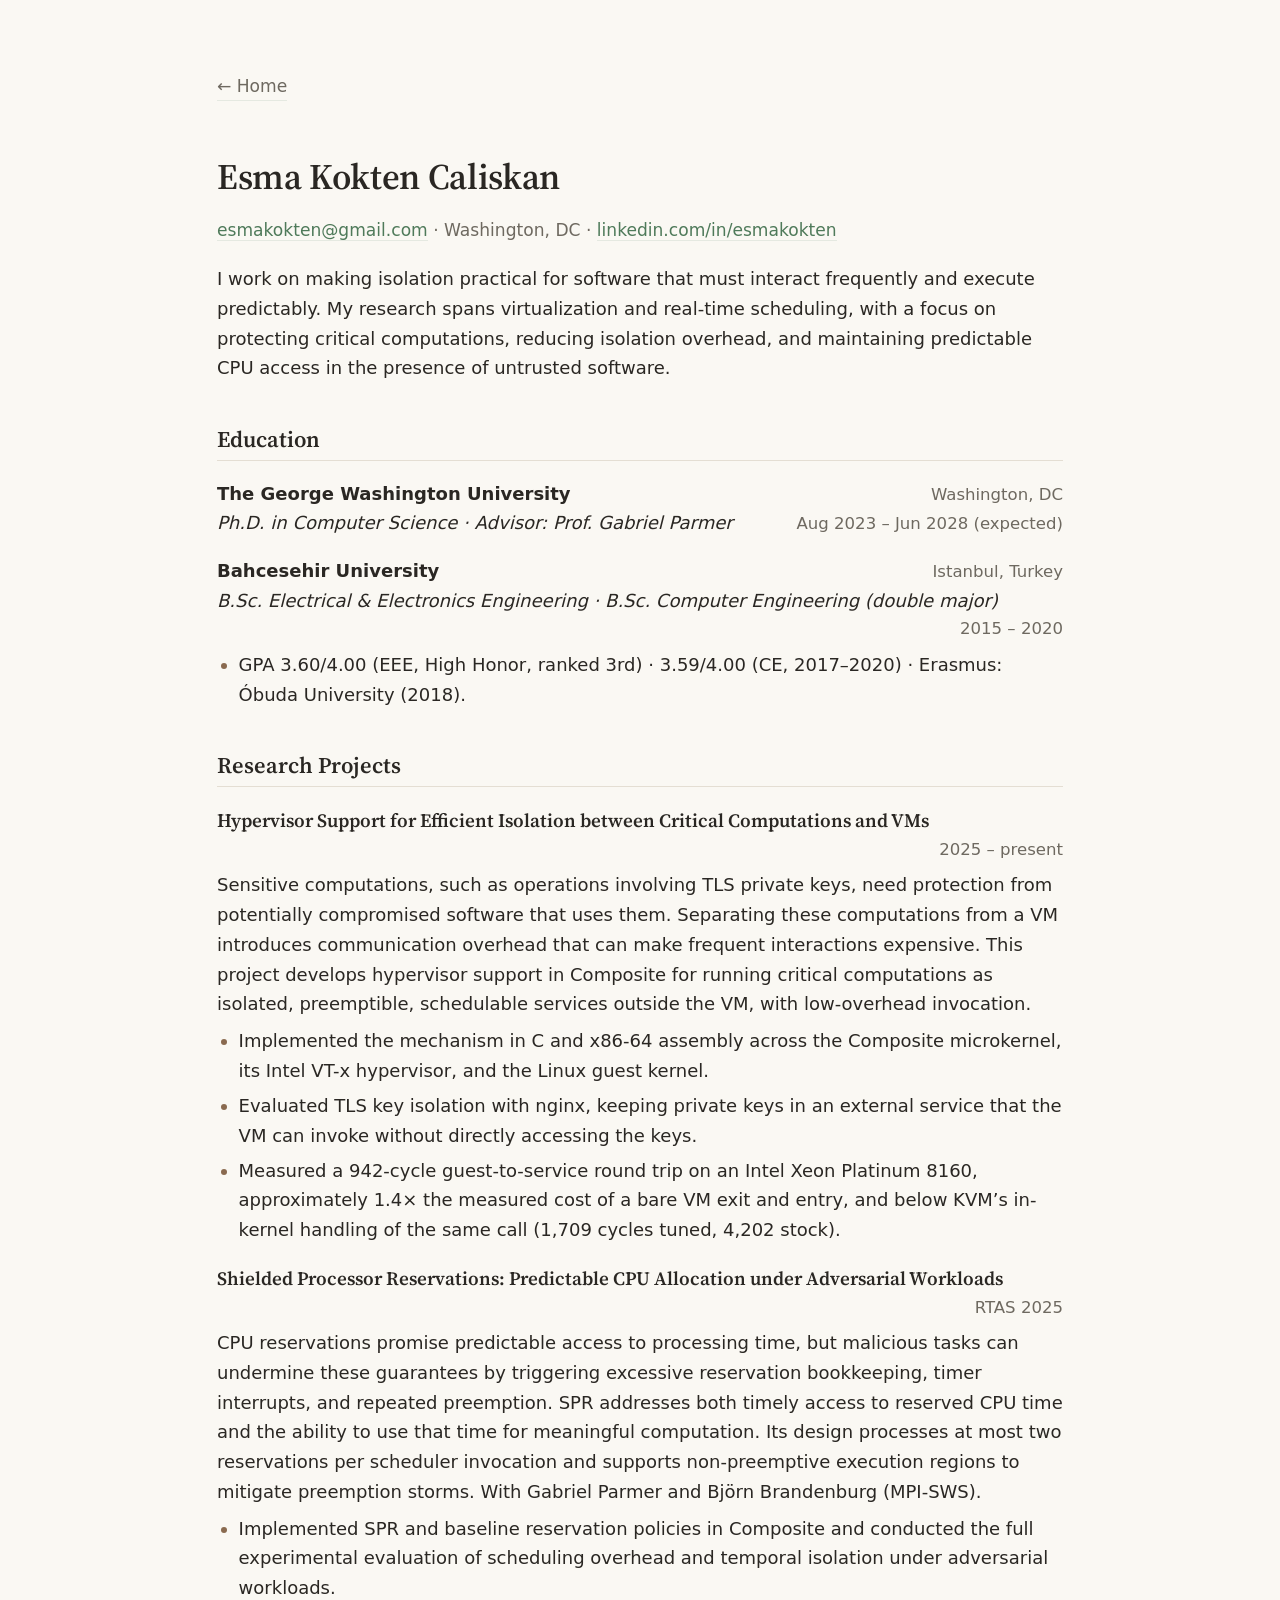
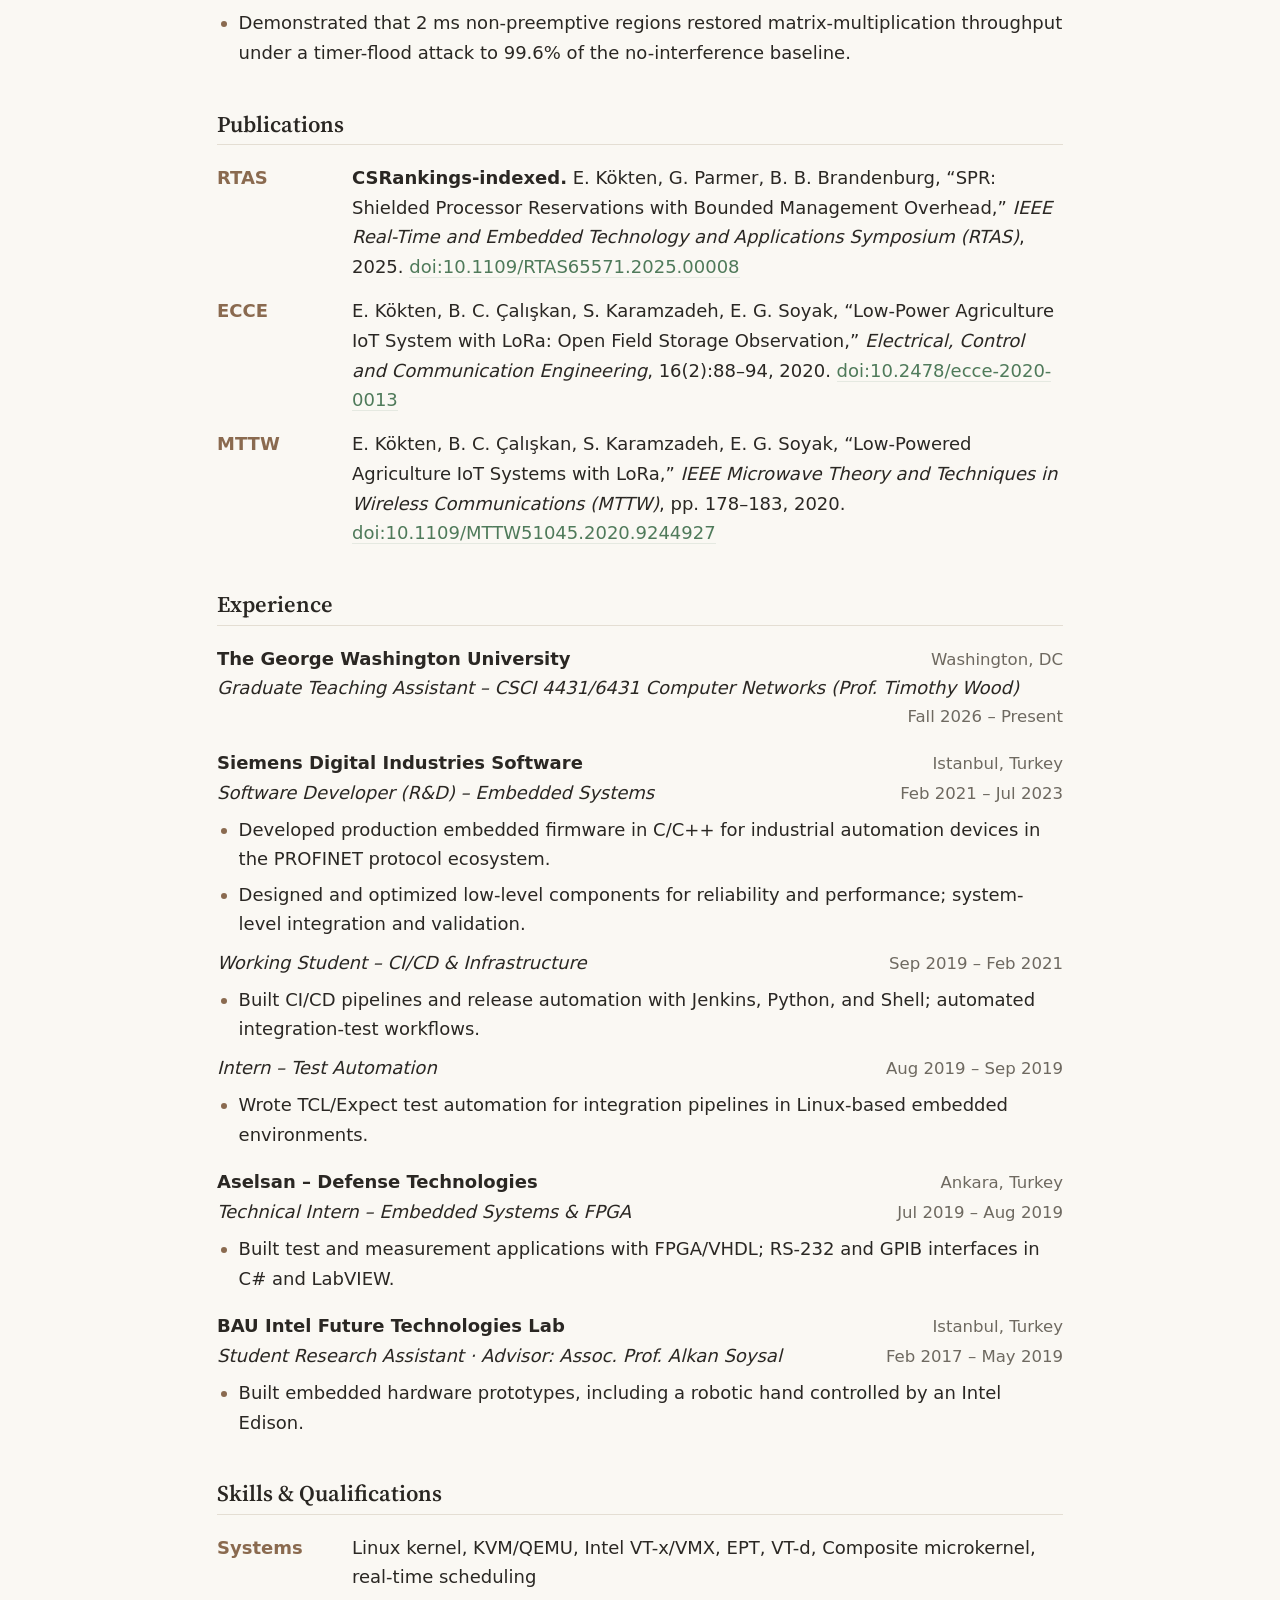
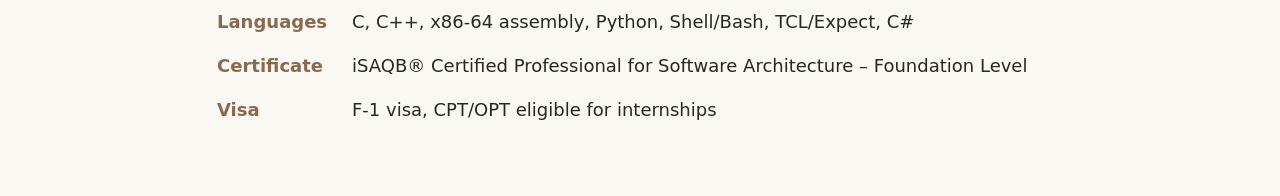
==== cv.html @ ac5ee6c8 "CV as a web page instead of a PDF Co-Authored-By: Claude Opus 5.5 <noreply@anthropic.com>" ====
<!doctype html>
<html lang="en">
<head>
  <meta charset="utf-8">
  <meta name="viewport" content="width=device-width, initial-scale=1">
  <title>CV · Esma Kokten Caliskan</title>
  <meta name="description" content="CV of Esma Kokten Caliskan, Ph.D. student in Computer Science at George Washington University.">
  <meta name="color-scheme" content="light dark">
  <link rel="preconnect" href="https://fonts.googleapis.com">
  <link rel="preconnect" href="https://fonts.gstatic.com" crossorigin>
  <link rel="stylesheet" href="https://fonts.googleapis.com/css2?family=Source+Serif+4:opsz,wght@8..60,600&display=swap">
  <link rel="stylesheet" href="style.css">
</head>
<body>
<main>

  <a class="home" href="index.html">← Home</a>

  <article class="cv">

    <header class="cv-head">
      <h1 class="page-title">Esma Kokten Caliskan</h1>
      <p class="cv-contact"><a href="mailto:esmakokten@gmail.com">esmakokten@gmail.com</a> · Washington, DC · <a href="https://www.linkedin.com/in/esmakokten">linkedin.com/in/esmakokten</a></p>
      <p class="summary">I work on making isolation practical for software that must interact frequently and execute predictably. My research spans virtualization and real-time scheduling, with a focus on protecting critical computations, reducing isolation overhead, and maintaining predictable CPU access in the presence of untrusted software.</p>
    </header>

    <section aria-labelledby="edu">
      <h2 id="edu">Education</h2>
      <div class="cv-entry">
        <div class="cv-row"><span class="cv-org">The George Washington University</span><span class="r">Washington, DC</span></div>
        <div class="cv-row"><span class="cv-role">Ph.D. in Computer Science · Advisor: Prof. Gabriel Parmer</span><span class="r">Aug 2023 – Jun 2028 (expected)</span></div>
      </div>
      <div class="cv-entry">
        <div class="cv-row"><span class="cv-org">Bahcesehir University</span><span class="r">Istanbul, Turkey</span></div>
        <div class="cv-row"><span class="cv-role">B.Sc. Electrical &amp; Electronics Engineering · B.Sc. Computer Engineering (double major)</span><span class="r">2015 – 2020</span></div>
        <ul>
          <li>GPA 3.60/4.00 (EEE, High Honor, ranked 3rd) · 3.59/4.00 (CE, 2017–2020) · Erasmus: Óbuda University (2018).</li>
        </ul>
      </div>
    </section>

    <section aria-labelledby="projects">
      <h2 id="projects">Research Projects</h2>
      <div class="cv-entry">
        <div class="cv-row"><span class="cv-project">Hypervisor Support for Efficient Isolation between Critical Computations and VMs</span><span class="r">2025 – present</span></div>
        <p>Sensitive computations, such as operations involving TLS private keys, need protection from potentially compromised software that uses them. Separating these computations from a VM introduces communication overhead that can make frequent interactions expensive. This project develops hypervisor support in Composite for running critical computations as isolated, preemptible, schedulable services outside the VM, with low-overhead invocation.</p>
        <ul>
          <li>Implemented the mechanism in C and x86-64 assembly across the Composite microkernel, its Intel VT-x hypervisor, and the Linux guest kernel.</li>
          <li>Evaluated TLS key isolation with nginx, keeping private keys in an external service that the VM can invoke without directly accessing the keys.</li>
          <li>Measured a 942-cycle guest-to-service round trip on an Intel Xeon Platinum 8160, approximately 1.4× the measured cost of a bare VM exit and entry, and below KVM’s in-kernel handling of the same call (1,709 cycles tuned, 4,202 stock).</li>
        </ul>
      </div>
      <div class="cv-entry">
        <div class="cv-row"><span class="cv-project">Shielded Processor Reservations: Predictable CPU Allocation under Adversarial Workloads</span><span class="r">RTAS 2025</span></div>
        <p>CPU reservations promise predictable access to processing time, but malicious tasks can undermine these guarantees by triggering excessive reservation bookkeeping, timer interrupts, and repeated preemption. SPR addresses both timely access to reserved CPU time and the ability to use that time for meaningful computation. Its design processes at most two reservations per scheduler invocation and supports non-preemptive execution regions to mitigate preemption storms. With Gabriel Parmer and Björn Brandenburg (MPI-SWS).</p>
        <ul>
          <li>Implemented SPR and baseline reservation policies in Composite and conducted the full experimental evaluation of scheduling overhead and temporal isolation under adversarial workloads.</li>
          <li>Demonstrated that 2 ms non-preemptive regions restored matrix-multiplication throughput under a timer-flood attack to 99.6% of the no-interference baseline.</li>
        </ul>
      </div>
    </section>

    <section aria-labelledby="pubs">
      <h2 id="pubs">Publications</h2>
      <dl class="cv-list">
        <dt>RTAS</dt>
        <dd><b>CSRankings-indexed.</b> E. Kökten, G. Parmer, B. B. Brandenburg, “SPR: Shielded Processor Reservations with Bounded Management Overhead,” <i>IEEE Real-Time and Embedded Technology and Applications Symposium (RTAS)</i>, 2025. <a href="https://doi.org/10.1109/RTAS65571.2025.00008">doi:10.1109/RTAS65571.2025.00008</a></dd>
        <dt>ECCE</dt>
        <dd>E. Kökten, B. C. Çalışkan, S. Karamzadeh, E. G. Soyak, “Low-Power Agriculture IoT System with LoRa: Open Field Storage Observation,” <i>Electrical, Control and Communication Engineering</i>, 16(2):88–94, 2020. <a href="https://doi.org/10.2478/ecce-2020-0013">doi:10.2478/ecce-2020-0013</a></dd>
        <dt>MTTW</dt>
        <dd>E. Kökten, B. C. Çalışkan, S. Karamzadeh, E. G. Soyak, “Low-Powered Agriculture IoT Systems with LoRa,” <i>IEEE Microwave Theory and Techniques in Wireless Communications (MTTW)</i>, pp. 178–183, 2020. <a href="https://doi.org/10.1109/MTTW51045.2020.9244927">doi:10.1109/MTTW51045.2020.9244927</a></dd>
      </dl>
    </section>

    <section aria-labelledby="exp">
      <h2 id="exp">Experience</h2>
      <div class="cv-entry">
        <div class="cv-row"><span class="cv-org">The George Washington University</span><span class="r">Washington, DC</span></div>
        <div class="cv-row"><span class="cv-role">Graduate Teaching Assistant – CSCI 4431/6431 Computer Networks (Prof. Timothy Wood)</span><span class="r">Fall 2026 – Present</span></div>
      </div>
      <div class="cv-entry">
        <div class="cv-row"><span class="cv-org">Siemens Digital Industries Software</span><span class="r">Istanbul, Turkey</span></div>
        <div class="cv-row"><span class="cv-role">Software Developer (R&amp;D) – Embedded Systems</span><span class="r">Feb 2021 – Jul 2023</span></div>
        <ul>
          <li>Developed production embedded firmware in C/C++ for industrial automation devices in the PROFINET protocol ecosystem.</li>
          <li>Designed and optimized low-level components for reliability and performance; system-level integration and validation.</li>
        </ul>
        <div class="cv-row cv-sub"><span class="cv-role">Working Student – CI/CD &amp; Infrastructure</span><span class="r">Sep 2019 – Feb 2021</span></div>
        <ul>
          <li>Built CI/CD pipelines and release automation with Jenkins, Python, and Shell; automated integration-test workflows.</li>
        </ul>
        <div class="cv-row cv-sub"><span class="cv-role">Intern – Test Automation</span><span class="r">Aug 2019 – Sep 2019</span></div>
        <ul>
          <li>Wrote TCL/Expect test automation for integration pipelines in Linux-based embedded environments.</li>
        </ul>
      </div>
      <div class="cv-entry">
        <div class="cv-row"><span class="cv-org">Aselsan – Defense Technologies</span><span class="r">Ankara, Turkey</span></div>
        <div class="cv-row"><span class="cv-role">Technical Intern – Embedded Systems &amp; FPGA</span><span class="r">Jul 2019 – Aug 2019</span></div>
        <ul>
          <li>Built test and measurement applications with FPGA/VHDL; RS-232 and GPIB interfaces in C# and LabVIEW.</li>
        </ul>
      </div>
      <div class="cv-entry">
        <div class="cv-row"><span class="cv-org">BAU Intel Future Technologies Lab</span><span class="r">Istanbul, Turkey</span></div>
        <div class="cv-row"><span class="cv-role">Student Research Assistant · Advisor: Assoc. Prof. Alkan Soysal</span><span class="r">Feb 2017 – May 2019</span></div>
        <ul>
          <li>Built embedded hardware prototypes, including a robotic hand controlled by an Intel Edison.</li>
        </ul>
      </div>
    </section>

    <section aria-labelledby="skills">
      <h2 id="skills">Skills &amp; Qualifications</h2>
      <dl class="cv-list">
        <dt>Systems</dt>
        <dd>Linux kernel, KVM/QEMU, Intel VT-x/VMX, EPT, VT-d, Composite microkernel, real-time scheduling</dd>
        <dt>Languages</dt>
        <dd>C, C++, x86-64 assembly, Python, Shell/Bash, TCL/Expect, C#</dd>
        <dt>Certificate</dt>
        <dd>iSAQB® Certified Professional for Software Architecture – Foundation Level</dd>
        <dt>Visa</dt>
        <dd>F-1 visa, CPT/OPT eligible for internships</dd>
      </dl>
    </section>

  </article>

</main>
</body>
</html>
---- style.css ----
/* esmakokten.github.io — plain HTML and CSS, no build step. */

:root {
  --bg: #faf8f3;          /* warm paper */
  --fg: #2a2723;          /* near-black with a little warmth */
  --muted: #6e6960;
  --line: #e4ded3;
  --green: #4f7a5a;       /* moss: links, callout bar */
  --green-soft: rgba(79, 122, 90, 0.12);
  --brown: #8a6a4f;       /* walnut: list numbers */
  --tan: #cdbda8;         /* photo ring */
  --callout-bg: #eef2ea;  /* pale sage */
  --serif: "Source Serif 4", ui-serif, "Iowan Old Style", Georgia, "Times New Roman", serif;
  --sans: system-ui, -apple-system, "Segoe UI", Roboto, "Helvetica Neue", Arial, sans-serif;
}

@media (prefers-color-scheme: dark) {
  :root {
    --bg: #1d1b18;
    --fg: #e8e3da;
    --muted: #a39c90;
    --line: #35312b;
    --green: #8fbf96;
    --green-soft: rgba(143, 191, 150, 0.14);
    --brown: #b89a7c;
    --tan: #6b5a48;
    --callout-bg: rgba(143, 191, 150, 0.10);
  }
}

* { box-sizing: border-box; }

html { font-size: 18px; }

body {
  margin: 0;
  background: var(--bg);
  color: var(--fg);
  font-family: var(--sans);
  line-height: 1.65;
  -webkit-font-smoothing: antialiased;
}

main {
  max-width: 50rem;
  margin: 0 auto;
  padding: 4rem 1.5rem 4rem;
  display: flex;
  flex-direction: column;
  gap: 3rem;
}

h1, h2, h3 {
  font-family: var(--serif);
  font-weight: 600;
  line-height: 1.2;
  margin: 0;
  text-wrap: balance;
}

h1 { font-size: 2.1rem; letter-spacing: -0.01em; }
h2 { font-size: 1.4rem; margin-bottom: 0.9rem; }

p { margin: 0; }
section p + p { margin-top: 0.9rem; }

a {
  color: var(--green);
  text-decoration: none;
  border-bottom: 1px solid var(--green-soft);
}
a:hover, a:focus-visible { border-bottom-color: var(--green); }
a:focus-visible { outline: 2px solid var(--green); outline-offset: 2px; }

/* Header: photo, name and links, all centered */

.top {
  display: flex;
  flex-direction: column;
  align-items: center;
  text-align: center;
  gap: 1rem;
}

.photo-ring {
  padding: 2px;
  border-radius: 50%;
  background: var(--tan);
}

.photo {
  width: 10rem;
  height: 10rem;
  border-radius: 50%;
  object-fit: cover;
  display: block;
  border: 3px solid var(--bg);
}

.icons {
  list-style: none;
  margin: 0;
  padding: 0;
  display: flex;
  justify-content: center;
  gap: 0.15rem;
}

.icons a {
  display: grid;
  place-items: center;
  width: 2.4rem;
  height: 2.4rem;
  border: 0;
  border-radius: 0.5rem;
  color: var(--muted);
}
.icons a:hover, .icons a:focus-visible {
  color: var(--green);
  background: var(--green-soft);
}
.icons svg { width: 1.25rem; height: 1.25rem; }

/* Callout */

.callout {
  background: var(--callout-bg);
  border-left: 3px solid var(--green);
  border-radius: 0 8px 8px 0;
  padding: 0.9rem 1.2rem;
  font-weight: 500;
}
section p + .callout { margin-top: 1.4rem; }

/* Publications */

.pubs {
  margin: 0;
  padding-left: 1.4rem;
  display: flex;
  flex-direction: column;
  gap: 0.75rem;
}
.pubs li { padding-left: 0.25rem; }
.pubs li::marker { color: var(--brown); font-weight: 600; }
.me { font-weight: 600; }

/* Footer */

footer {
  border-top: 1px solid var(--line);
  padding-top: 1rem;
  display: flex;
  justify-content: space-between;
  flex-wrap: wrap;
  gap: 0.5rem 1.5rem;
  color: var(--muted);
  font-size: 0.9rem;
}

/* For fun page */

.home { font-size: 0.95rem; color: var(--muted); align-self: flex-start; }
.page-title { font-size: 2rem; margin-bottom: 0.5rem; }
.fun {
  display: grid;
  grid-template-columns: repeat(auto-fill, minmax(14rem, 1fr));
  gap: 2rem;
  margin-top: 1.5rem;
}
.fun-item { display: flex; flex-direction: column; gap: 0.6rem; }
.fun-item h3 { font-size: 1.1rem; }
.fun-item p { font-size: 0.95rem; color: var(--muted); }
.ph {
  aspect-ratio: 4 / 3;
  width: 100%;
  border-radius: 8px;
  background: var(--line);
  display: grid;
  place-items: center;
  color: var(--muted);
  font-size: 0.85rem;
}
.fun-item:nth-child(1) .ph { background: var(--callout-bg); }
.fun-item:nth-child(2) .ph { background: rgba(138, 106, 79, 0.12); }
.fun-item:nth-child(3) .ph { background: var(--line); }

@media (max-width: 600px) {
  html { font-size: 16.5px; }
  main { padding-top: 2.5rem; }
  .photo { width: 8rem; height: 8rem; }
  h1 { font-size: 1.8rem; }
}

@media (prefers-reduced-motion: reduce) {
  * { transition: none !important; }
}

/* CV page */

.cv { display: flex; flex-direction: column; gap: 2.4rem; }
.cv-head { display: flex; flex-direction: column; gap: 0.5rem; }
.cv-contact { color: var(--muted); font-size: 0.95rem; }
.cv-head .summary { margin-top: 0.6rem; }
.cv h2 {
  font-size: 1.25rem;
  padding-bottom: 0.35rem;
  border-bottom: 1px solid var(--line);
  margin-bottom: 0.2rem;
}
.cv-entry { margin-top: 1rem; }
.cv-row { display: flex; justify-content: space-between; align-items: baseline; flex-wrap: wrap; gap: 0 1rem; }
.cv-row .r { margin-left: auto; color: var(--muted); font-size: 0.92rem; }
.cv-org { font-weight: 600; }
.cv-role { font-style: italic; }
.cv-sub { margin-top: 0.5rem; }
.cv-project { font-family: var(--serif); font-weight: 600; font-size: 1.05rem; }
.cv-entry > p { margin-top: 0.4rem; }
.cv ul { margin: 0.4rem 0 0; padding-left: 1.2rem; }
.cv li + li { margin-top: 0.3rem; }
.cv li::marker { color: var(--brown); }
.cv-list { display: grid; grid-template-columns: 6.5rem minmax(0, 1fr); gap: 0.8rem 1rem; margin: 1rem 0 0; }
.cv-list dt { font-weight: 600; color: var(--brown); }
.cv-list dd { margin: 0; }

@media (max-width: 600px) {
  .cv-list { grid-template-columns: 1fr; gap: 0.15rem; }
  .cv-list dd + dt { margin-top: 0.7rem; }
}

@media print {
  html { font-size: 10.5pt; }
  body { background: #fff; color: #000; }
  main { max-width: none; padding: 0; gap: 1.2rem; }
  .home { display: none; }
  .cv { gap: 1.2rem; }
  a { color: inherit; border: 0; }
}
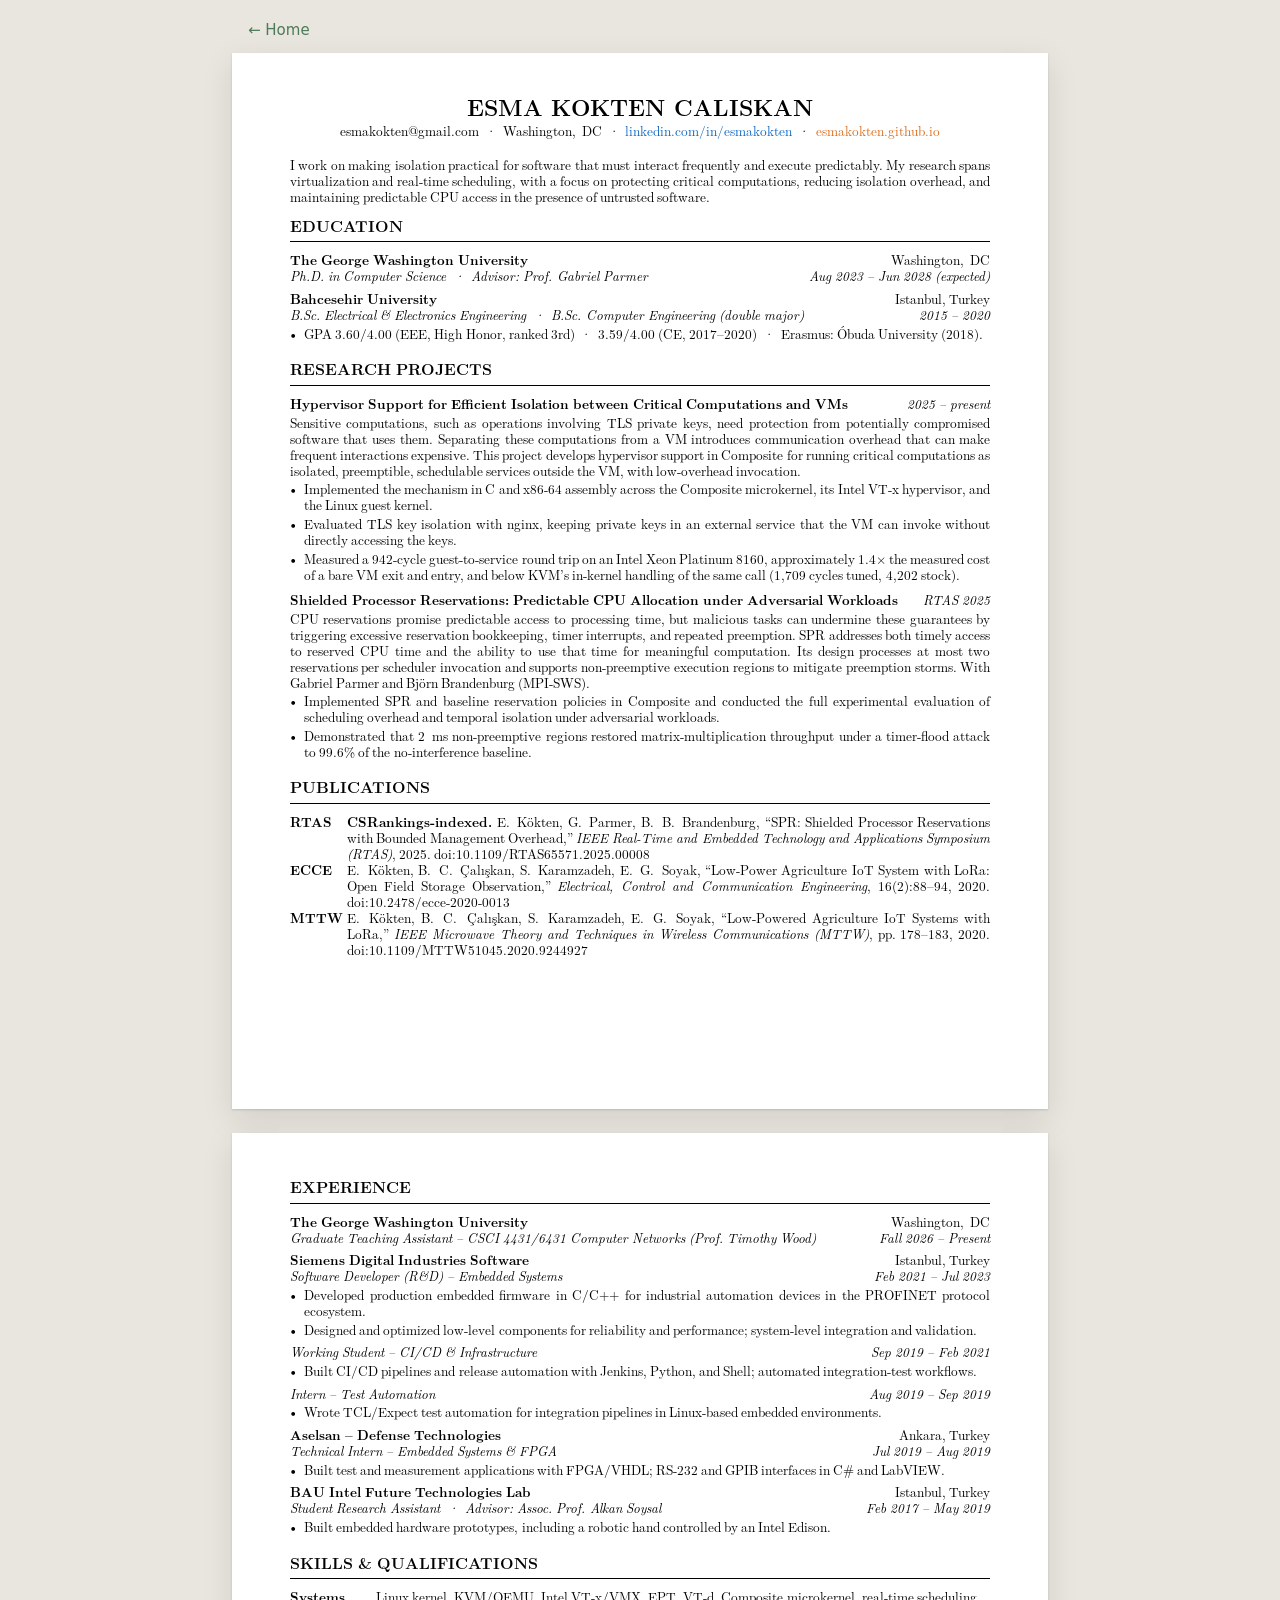
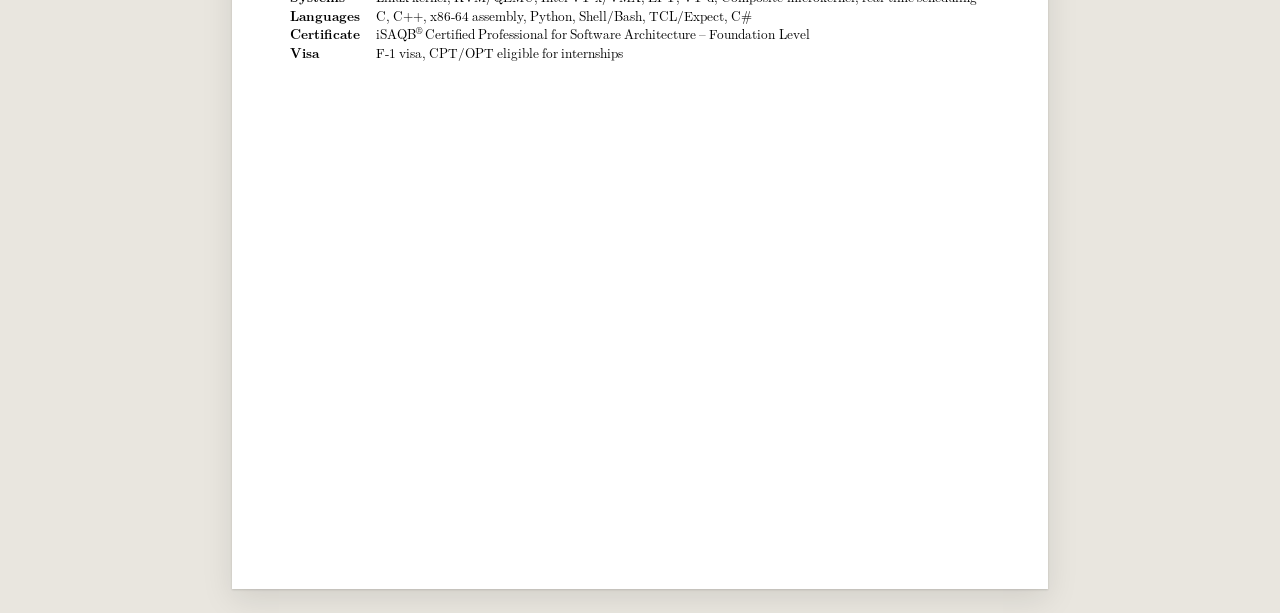
==== commit 05e4b6fb: "CV page rendered like the LaTeX build (Latin Modern, letter pages) Co-Authored-By: Claude Opus 5.5 <" ====
--- a/cv.html
+++ b/cv.html
@@ -6,126 +6,193 @@
   <title>CV · Esma Kokten Caliskan</title>
   <meta name="description" content="CV of Esma Kokten Caliskan, Ph.D. student in Computer Science at George Washington University.">
   <meta name="color-scheme" content="light dark">
-  <link rel="preconnect" href="https://fonts.googleapis.com">
-  <link rel="preconnect" href="https://fonts.gstatic.com" crossorigin>
-  <link rel="stylesheet" href="https://fonts.googleapis.com/css2?family=Source+Serif+4:opsz,wght@8..60,600&display=swap">
-  <link rel="stylesheet" href="style.css">
+  <!-- A web rendering of esma-kokten-cv-2026-11-research.tex (pdflatex, letter, 10pt, lmodern).
+       Fonts: Latin Modern Roman (GUST Font License), subset to Latin for the web. -->
+  <style>
+    @font-face { font-family: "LM Roman 10"; src: url(fonts/lmroman10-regular.woff) format("woff"); font-weight: 400; font-style: normal; font-display: swap; ascent-override: 80.6%; descent-override: 19.4%; line-gap-override: 0%; }
+    @font-face { font-family: "LM Roman 10"; src: url(fonts/lmroman10-bold.woff) format("woff"); font-weight: 700; font-style: normal; font-display: swap; ascent-override: 80.6%; descent-override: 19.4%; line-gap-override: 0%; }
+    @font-face { font-family: "LM Roman 10"; src: url(fonts/lmroman10-italic.woff) format("woff"); font-weight: 400; font-style: italic; font-display: swap; ascent-override: 80.6%; descent-override: 19.4%; line-gap-override: 0%; }
+    @font-face { font-family: "LM Roman 12"; src: url(fonts/lmroman12-bold.woff) format("woff"); font-weight: 700; font-style: normal; font-display: swap; ascent-override: 80.6%; descent-override: 19.4%; line-gap-override: 0%; }
+
+    :root { --desk: #e9e6df; --ui: #4f7a5a; }
+    @media (prefers-color-scheme: dark) { :root { --desk: #1d1b18; --ui: #8fbf96; } }
+
+    * { box-sizing: border-box; }
+    html { -webkit-text-size-adjust: 100%; text-size-adjust: 100%; }
+    body { margin: 0; background: var(--desk); font-family: system-ui, -apple-system, "Segoe UI", Roboto, sans-serif; }
+
+    .bar { max-width: 8.5in; margin: 0 auto; padding: 20px 16px 14px; }
+    .bar a { color: var(--ui); text-decoration: none; font-size: 15px; }
+    .bar a:hover { text-decoration: underline; }
+
+    /* One letter-size page: 8.5in x 11in, margins 0.6in left and right, 0.5in top and bottom. */
+    .sheet {
+      max-width: 8.5in; margin: 0 auto 24px; padding: 0.5in 0.6in;
+      background: #fff; color: #000; color-scheme: light;
+      font-family: "LM Roman 10", "Latin Modern Roman", "CMU Serif", Georgia, serif;
+      font-size: 10pt; line-height: 12pt;
+      font-kerning: normal; font-variant-ligatures: common-ligatures;
+      word-spacing: -0.07em;                                       /* TeX lets interword space shrink; browsers only stretch */
+      box-shadow: 0 1px 2px rgba(0,0,0,.14), 0 10px 30px rgba(0,0,0,.10);
+    }
+    @media (min-width: 8.7in) { .sheet { min-height: 11in; } }
+    .sheet a { color: inherit; text-decoration: none; }            /* hyperref hidelinks */
+    .sheet a:hover { text-decoration: underline; }
+    .sheet p { margin: 0; }
+    .j { text-align: justify; hyphens: auto; }
+    .b { font-weight: 700; }
+    .i { font-style: italic; }
+    .sep { margin: 0 0.28em; }                                     /* \;$\cdot$\; */
+
+    /* Header */
+    .hd { text-align: center; }
+    .name { font-family: "LM Roman 12", "LM Roman 10", serif; font-weight: 700; font-size: 17.28pt; line-height: 22pt; margin-top: -5pt; }
+    .contact { margin-top: 0; }
+    .linkblue { color: #0A66C2 !important; }
+    .weblink { color: #D96B1A !important; }
+    .sheet .summary { margin-top: 13.5pt; }
+
+    /* \section: \large\bfseries, uppercase, 0.5pt rule; 9pt before, 4pt after */
+    .sec {
+      font-family: "LM Roman 12", "LM Roman 10", serif; font-weight: 700; font-size: 12pt; line-height: 14pt;
+      text-transform: uppercase; margin: 0 0 8.2pt; padding: 9pt 0 3.8pt; border-bottom: 0.5pt solid #000;
+    }
+    .sheet > .sec:first-child { padding-top: 0; margin-top: -1.5pt; }
+
+    /* \entry, \role, \project: left column, right column pushed to the margin */
+    .row { display: flex; justify-content: space-between; align-items: baseline; flex-wrap: wrap; gap: 0 1em; }
+    .row > :last-child { margin-left: auto; text-align: right; }
+    .gap5 { height: 5pt; }
+    .gap2 { height: 2pt; }
+    .project + p { margin-top: 2pt; }
+
+    /* bullets: leftmargin 1.1em, itemsep 2pt, topsep 2pt, after 4pt */
+    .sheet ul { margin: 2pt 0 5pt; padding-left: 1.1em; list-style: none; }
+    .sheet li { position: relative; text-align: justify; hyphens: auto; }
+    .sheet li + li { margin-top: 2pt; }
+    .sheet li::before { content: "\2022"; position: absolute; right: 100%; margin-right: 0.5em; }   /* \textbullet, labelsep 0.5em */
+
+    /* tabularx {p{0.6in}X} and {p{0.9in}X} */
+    .tab { display: grid; margin: 0; }
+    .tab.pubs { grid-template-columns: 0.6in minmax(0, 1fr); row-gap: 0; }
+    .tab.skills { grid-template-columns: 0.9in minmax(0, 1fr); row-gap: 2pt; }
+    .tab dt { font-weight: 700; }
+    .tab dd { margin: 0; text-align: justify; hyphens: auto; }
+    .tab a { overflow-wrap: anywhere; }
+    sup { font-size: 7pt; line-height: 0; }
+
+    @media (max-width: 8.7in) {
+      .sheet { padding: 28px 20px; margin-bottom: 16px; }
+      .j, .sheet li, .tab dd { text-align: left; }
+    }
+
+    @media print {
+      @page { size: letter; margin: 0.5in 0.6in; }
+      body { background: #fff; }
+      .bar { display: none; }
+      .sheet { max-width: none; margin: 0; padding: 0; min-height: 0; box-shadow: none; }
+      .sheet + .sheet { break-before: page; }
+      .sheet a:hover { text-decoration: none; }
+    }
+  </style>
 </head>
 <body>
-<main>
 
-  <a class="home" href="index.html">← Home</a>
+<nav class="bar"><a href="index.html">← Home</a></nav>
 
-  <article class="cv">
+<!-- Page 1 -->
+<article class="sheet">
 
-    <header class="cv-head">
-      <h1 class="page-title">Esma Kokten Caliskan</h1>
-      <p class="cv-contact"><a href="mailto:esmakokten@gmail.com">esmakokten@gmail.com</a> · Washington, DC · <a href="https://www.linkedin.com/in/esmakokten">linkedin.com/in/esmakokten</a></p>
-      <p class="summary">I work on making isolation practical for software that must interact frequently and execute predictably. My research spans virtualization and real-time scheduling, with a focus on protecting critical computations, reducing isolation overhead, and maintaining predictable CPU access in the presence of untrusted software.</p>
-    </header>
+  <header class="hd">
+    <div class="name">ESMA KOKTEN CALISKAN</div>
+    <div class="contact"><a href="mailto:esmakokten@gmail.com">esmakokten@gmail.com</a> <span class="sep">·</span> Washington,&nbsp;DC <span class="sep">·</span> <a class="linkblue" href="https://www.linkedin.com/in/esmakokten">linkedin.com/in/esmakokten</a> <span class="sep">·</span> <a class="weblink" href="https://esmakokten.github.io">esmakokten.github.io</a></div>
+  </header>
 
-    <section aria-labelledby="edu">
-      <h2 id="edu">Education</h2>
-      <div class="cv-entry">
-        <div class="cv-row"><span class="cv-org">The George Washington University</span><span class="r">Washington, DC</span></div>
-        <div class="cv-row"><span class="cv-role">Ph.D. in Computer Science · Advisor: Prof. Gabriel Parmer</span><span class="r">Aug 2023 – Jun 2028 (expected)</span></div>
-      </div>
-      <div class="cv-entry">
-        <div class="cv-row"><span class="cv-org">Bahcesehir University</span><span class="r">Istanbul, Turkey</span></div>
-        <div class="cv-row"><span class="cv-role">B.Sc. Electrical &amp; Electronics Engineering · B.Sc. Computer Engineering (double major)</span><span class="r">2015 – 2020</span></div>
-        <ul>
-          <li>GPA 3.60/4.00 (EEE, High Honor, ranked 3rd) · 3.59/4.00 (CE, 2017–2020) · Erasmus: Óbuda University (2018).</li>
-        </ul>
-      </div>
-    </section>
+  <p class="summary j">I work on making isolation practical for software that must interact frequently and execute predictably. My research spans virtualization and real-time scheduling, with a focus on protecting critical computations, reducing isolation overhead, and maintaining predictable CPU access in the presence of untrusted software.</p>
 
-    <section aria-labelledby="projects">
-      <h2 id="projects">Research Projects</h2>
-      <div class="cv-entry">
-        <div class="cv-row"><span class="cv-project">Hypervisor Support for Efficient Isolation between Critical Computations and VMs</span><span class="r">2025 – present</span></div>
-        <p>Sensitive computations, such as operations involving TLS private keys, need protection from potentially compromised software that uses them. Separating these computations from a VM introduces communication overhead that can make frequent interactions expensive. This project develops hypervisor support in Composite for running critical computations as isolated, preemptible, schedulable services outside the VM, with low-overhead invocation.</p>
-        <ul>
-          <li>Implemented the mechanism in C and x86-64 assembly across the Composite microkernel, its Intel VT-x hypervisor, and the Linux guest kernel.</li>
-          <li>Evaluated TLS key isolation with nginx, keeping private keys in an external service that the VM can invoke without directly accessing the keys.</li>
-          <li>Measured a 942-cycle guest-to-service round trip on an Intel Xeon Platinum 8160, approximately 1.4× the measured cost of a bare VM exit and entry, and below KVM’s in-kernel handling of the same call (1,709 cycles tuned, 4,202 stock).</li>
-        </ul>
-      </div>
-      <div class="cv-entry">
-        <div class="cv-row"><span class="cv-project">Shielded Processor Reservations: Predictable CPU Allocation under Adversarial Workloads</span><span class="r">RTAS 2025</span></div>
-        <p>CPU reservations promise predictable access to processing time, but malicious tasks can undermine these guarantees by triggering excessive reservation bookkeeping, timer interrupts, and repeated preemption. SPR addresses both timely access to reserved CPU time and the ability to use that time for meaningful computation. Its design processes at most two reservations per scheduler invocation and supports non-preemptive execution regions to mitigate preemption storms. With Gabriel Parmer and Björn Brandenburg (MPI-SWS).</p>
-        <ul>
-          <li>Implemented SPR and baseline reservation policies in Composite and conducted the full experimental evaluation of scheduling overhead and temporal isolation under adversarial workloads.</li>
-          <li>Demonstrated that 2 ms non-preemptive regions restored matrix-multiplication throughput under a timer-flood attack to 99.6% of the no-interference baseline.</li>
-        </ul>
-      </div>
-    </section>
+  <h2 class="sec">Education</h2>
+  <div class="row"><span class="b">The George Washington University</span><span>Washington,&nbsp;DC</span></div>
+  <div class="row"><span class="i">Ph.D. in Computer Science <span class="sep">·</span> Advisor: Prof. Gabriel Parmer</span><span class="i">Aug 2023 – Jun 2028 (expected)</span></div>
+  <div class="gap5"></div>
+  <div class="row"><span class="b">Bahcesehir University</span><span>Istanbul, Turkey</span></div>
+  <div class="row"><span class="i">B.Sc. Electrical &amp; Electronics Engineering <span class="sep">·</span> B.Sc. Computer Engineering (double major)</span><span class="i">2015 – 2020</span></div>
+  <ul>
+    <li>GPA 3.60/4.00 (EEE, High Honor, ranked 3rd) <span class="sep">·</span> 3.59/4.00 (CE, 2017–2020) <span class="sep">·</span> Erasmus: Óbuda University (2018).</li>
+  </ul>
 
-    <section aria-labelledby="pubs">
-      <h2 id="pubs">Publications</h2>
-      <dl class="cv-list">
-        <dt>RTAS</dt>
-        <dd><b>CSRankings-indexed.</b> E. Kökten, G. Parmer, B. B. Brandenburg, “SPR: Shielded Processor Reservations with Bounded Management Overhead,” <i>IEEE Real-Time and Embedded Technology and Applications Symposium (RTAS)</i>, 2025. <a href="https://doi.org/10.1109/RTAS65571.2025.00008">doi:10.1109/RTAS65571.2025.00008</a></dd>
-        <dt>ECCE</dt>
-        <dd>E. Kökten, B. C. Çalışkan, S. Karamzadeh, E. G. Soyak, “Low-Power Agriculture IoT System with LoRa: Open Field Storage Observation,” <i>Electrical, Control and Communication Engineering</i>, 16(2):88–94, 2020. <a href="https://doi.org/10.2478/ecce-2020-0013">doi:10.2478/ecce-2020-0013</a></dd>
-        <dt>MTTW</dt>
-        <dd>E. Kökten, B. C. Çalışkan, S. Karamzadeh, E. G. Soyak, “Low-Powered Agriculture IoT Systems with LoRa,” <i>IEEE Microwave Theory and Techniques in Wireless Communications (MTTW)</i>, pp. 178–183, 2020. <a href="https://doi.org/10.1109/MTTW51045.2020.9244927">doi:10.1109/MTTW51045.2020.9244927</a></dd>
-      </dl>
-    </section>
+  <h2 class="sec">Research Projects</h2>
+  <div class="row project"><span class="b">Hypervisor Support for Efficient Isolation between Critical Computations and VMs</span><span class="i">2025 – present</span></div>
+  <p class="j">Sensitive computations, such as operations involving TLS private keys, need protection from potentially compromised software that uses them. Separating these computations from a VM introduces communication overhead that can make frequent interactions expensive. This project develops hypervisor support in Composite for running critical computations as isolated, preemptible, schedulable services outside the VM, with low-overhead invocation.</p>
+  <ul>
+    <li>Implemented the mechanism in C and x86-64 assembly across the Composite microkernel, its Intel VT-x hypervisor, and the Linux guest kernel.</li>
+    <li>Evaluated TLS key isolation with nginx, keeping private keys in an external service that the VM can invoke without directly accessing the keys.</li>
+    <li>Measured a 942-cycle guest-to-service round trip on an Intel Xeon Platinum 8160, approximately 1.4× the measured cost of a bare VM exit and entry, and below KVM’s in-kernel handling of the same call (1,709 cycles tuned, 4,202 stock).</li>
+  </ul>
+  <div class="gap2"></div>
+  <div class="row project"><span class="b">Shielded Processor Reservations: Predictable CPU Allocation under Adversarial Workloads</span><span class="i">RTAS 2025</span></div>
+  <p class="j">CPU reservations promise predictable access to processing time, but malicious tasks can undermine these guarantees by triggering excessive reservation bookkeeping, timer interrupts, and repeated preemption. SPR addresses both timely access to reserved CPU time and the ability to use that time for meaningful computation. Its design processes at most two reservations per scheduler invocation and supports non-preemptive execution regions to mitigate preemption storms. With Gabriel Parmer and Björn Brandenburg (MPI-SWS).</p>
+  <ul>
+    <li>Implemented SPR and baseline reservation policies in Composite and conducted the full experimental evaluation of scheduling overhead and temporal isolation under adversarial workloads.</li>
+    <li>Demonstrated that 2&nbsp;ms non-preemptive regions restored matrix-multiplication throughput under a timer-flood attack to 99.6% of the no-interference baseline.</li>
+  </ul>
 
-    <section aria-labelledby="exp">
-      <h2 id="exp">Experience</h2>
-      <div class="cv-entry">
-        <div class="cv-row"><span class="cv-org">The George Washington University</span><span class="r">Washington, DC</span></div>
-        <div class="cv-row"><span class="cv-role">Graduate Teaching Assistant – CSCI 4431/6431 Computer Networks (Prof. Timothy Wood)</span><span class="r">Fall 2026 – Present</span></div>
-      </div>
-      <div class="cv-entry">
-        <div class="cv-row"><span class="cv-org">Siemens Digital Industries Software</span><span class="r">Istanbul, Turkey</span></div>
-        <div class="cv-row"><span class="cv-role">Software Developer (R&amp;D) – Embedded Systems</span><span class="r">Feb 2021 – Jul 2023</span></div>
-        <ul>
-          <li>Developed production embedded firmware in C/C++ for industrial automation devices in the PROFINET protocol ecosystem.</li>
-          <li>Designed and optimized low-level components for reliability and performance; system-level integration and validation.</li>
-        </ul>
-        <div class="cv-row cv-sub"><span class="cv-role">Working Student – CI/CD &amp; Infrastructure</span><span class="r">Sep 2019 – Feb 2021</span></div>
-        <ul>
-          <li>Built CI/CD pipelines and release automation with Jenkins, Python, and Shell; automated integration-test workflows.</li>
-        </ul>
-        <div class="cv-row cv-sub"><span class="cv-role">Intern – Test Automation</span><span class="r">Aug 2019 – Sep 2019</span></div>
-        <ul>
-          <li>Wrote TCL/Expect test automation for integration pipelines in Linux-based embedded environments.</li>
-        </ul>
-      </div>
-      <div class="cv-entry">
-        <div class="cv-row"><span class="cv-org">Aselsan – Defense Technologies</span><span class="r">Ankara, Turkey</span></div>
-        <div class="cv-row"><span class="cv-role">Technical Intern – Embedded Systems &amp; FPGA</span><span class="r">Jul 2019 – Aug 2019</span></div>
-        <ul>
-          <li>Built test and measurement applications with FPGA/VHDL; RS-232 and GPIB interfaces in C# and LabVIEW.</li>
-        </ul>
-      </div>
-      <div class="cv-entry">
-        <div class="cv-row"><span class="cv-org">BAU Intel Future Technologies Lab</span><span class="r">Istanbul, Turkey</span></div>
-        <div class="cv-row"><span class="cv-role">Student Research Assistant · Advisor: Assoc. Prof. Alkan Soysal</span><span class="r">Feb 2017 – May 2019</span></div>
-        <ul>
-          <li>Built embedded hardware prototypes, including a robotic hand controlled by an Intel Edison.</li>
-        </ul>
-      </div>
-    </section>
+  <h2 class="sec">Publications</h2>
+  <dl class="tab pubs">
+    <dt>RTAS</dt>
+    <dd><b>CSRankings-indexed.</b> E.&nbsp;Kökten, G.&nbsp;Parmer, B.&nbsp;B.&nbsp;Brandenburg, “SPR: Shielded Processor Reservations with Bounded Management Overhead,” <i>IEEE Real-Time and Embedded Technology and Applications Symposium (RTAS)</i>, 2025. <a href="https://doi.org/10.1109/RTAS65571.2025.00008">doi:10.1109/RTAS65571.2025.00008</a></dd>
+    <dt>ECCE</dt>
+    <dd>E.&nbsp;Kökten, B.&nbsp;C.&nbsp;Çalışkan, S.&nbsp;Karamzadeh, E.&nbsp;G.&nbsp;Soyak, “Low-Power Agriculture IoT System with LoRa: Open Field Storage Observation,” <i>Electrical, Control and Communication Engineering</i>, 16(2):88–94, 2020. <a href="https://doi.org/10.2478/ecce-2020-0013">doi:10.2478/ecce-2020-0013</a></dd>
+    <dt>MTTW</dt>
+    <dd>E.&nbsp;Kökten, B.&nbsp;C.&nbsp;Çalışkan, S.&nbsp;Karamzadeh, E.&nbsp;G.&nbsp;Soyak, “Low-Powered Agriculture IoT Systems with LoRa,” <i>IEEE Microwave Theory and Techniques in Wireless Communications (MTTW)</i>, pp. 178–183, 2020. <a href="https://doi.org/10.1109/MTTW51045.2020.9244927">doi:10.1109/MTTW51045.2020.9244927</a></dd>
+  </dl>
 
-    <section aria-labelledby="skills">
-      <h2 id="skills">Skills &amp; Qualifications</h2>
-      <dl class="cv-list">
-        <dt>Systems</dt>
-        <dd>Linux kernel, KVM/QEMU, Intel VT-x/VMX, EPT, VT-d, Composite microkernel, real-time scheduling</dd>
-        <dt>Languages</dt>
-        <dd>C, C++, x86-64 assembly, Python, Shell/Bash, TCL/Expect, C#</dd>
-        <dt>Certificate</dt>
-        <dd>iSAQB® Certified Professional for Software Architecture – Foundation Level</dd>
-        <dt>Visa</dt>
-        <dd>F-1 visa, CPT/OPT eligible for internships</dd>
-      </dl>
-    </section>
+</article>
 
-  </article>
+<!-- Page 2 -->
+<article class="sheet">
 
-</main>
+  <h2 class="sec">Experience</h2>
+  <div class="row"><span class="b">The George Washington University</span><span>Washington,&nbsp;DC</span></div>
+  <div class="row"><span class="i">Graduate Teaching Assistant – CSCI 4431/6431 Computer Networks (Prof. Timothy Wood)</span><span class="i">Fall 2026 – Present</span></div>
+  <div class="gap5"></div>
+  <div class="row"><span class="b">Siemens Digital Industries Software</span><span>Istanbul, Turkey</span></div>
+  <div class="row"><span class="i">Software Developer (R&amp;D) – Embedded Systems</span><span class="i">Feb 2021 – Jul 2023</span></div>
+  <ul>
+    <li>Developed production embedded firmware in C/C++ for industrial automation devices in the PROFINET protocol ecosystem.</li>
+    <li>Designed and optimized low-level components for reliability and performance; system-level integration and validation.</li>
+  </ul>
+  <div class="row"><span class="i">Working Student – CI/CD &amp; Infrastructure</span><span class="i">Sep 2019 – Feb 2021</span></div>
+  <ul>
+    <li>Built CI/CD pipelines and release automation with Jenkins, Python, and Shell; automated integration-test workflows.</li>
+  </ul>
+  <div class="row"><span class="i">Intern – Test Automation</span><span class="i">Aug 2019 – Sep 2019</span></div>
+  <ul>
+    <li>Wrote TCL/Expect test automation for integration pipelines in Linux-based embedded environments.</li>
+  </ul>
+  <div class="row"><span class="b">Aselsan – Defense Technologies</span><span>Ankara, Turkey</span></div>
+  <div class="row"><span class="i">Technical Intern – Embedded Systems &amp; FPGA</span><span class="i">Jul 2019 – Aug 2019</span></div>
+  <ul>
+    <li>Built test and measurement applications with FPGA/VHDL; RS-232 and GPIB interfaces in C# and LabVIEW.</li>
+  </ul>
+  <div class="row"><span class="b">BAU Intel Future Technologies Lab</span><span>Istanbul, Turkey</span></div>
+  <div class="row"><span class="i">Student Research Assistant <span class="sep">·</span> Advisor: Assoc. Prof. Alkan Soysal</span><span class="i">Feb 2017 – May 2019</span></div>
+  <ul>
+    <li>Built embedded hardware prototypes, including a robotic hand controlled by an Intel Edison.</li>
+  </ul>
+
+  <h2 class="sec">Skills &amp; Qualifications</h2>
+  <dl class="tab skills">
+    <dt>Systems</dt>
+    <dd>Linux kernel, KVM/QEMU, Intel VT-x/VMX, EPT, VT-d, Composite microkernel, real-time scheduling</dd>
+    <dt>Languages</dt>
+    <dd>C, C++, x86-64 assembly, Python, Shell/Bash, TCL/Expect, C#</dd>
+    <dt>Certificate</dt>
+    <dd>iSAQB<sup>®</sup> Certified Professional for Software Architecture – Foundation Level</dd>
+    <dt>Visa</dt>
+    <dd>F-1 visa, CPT/OPT eligible for internships</dd>
+  </dl>
+
+</article>
+
 </body>
 </html>
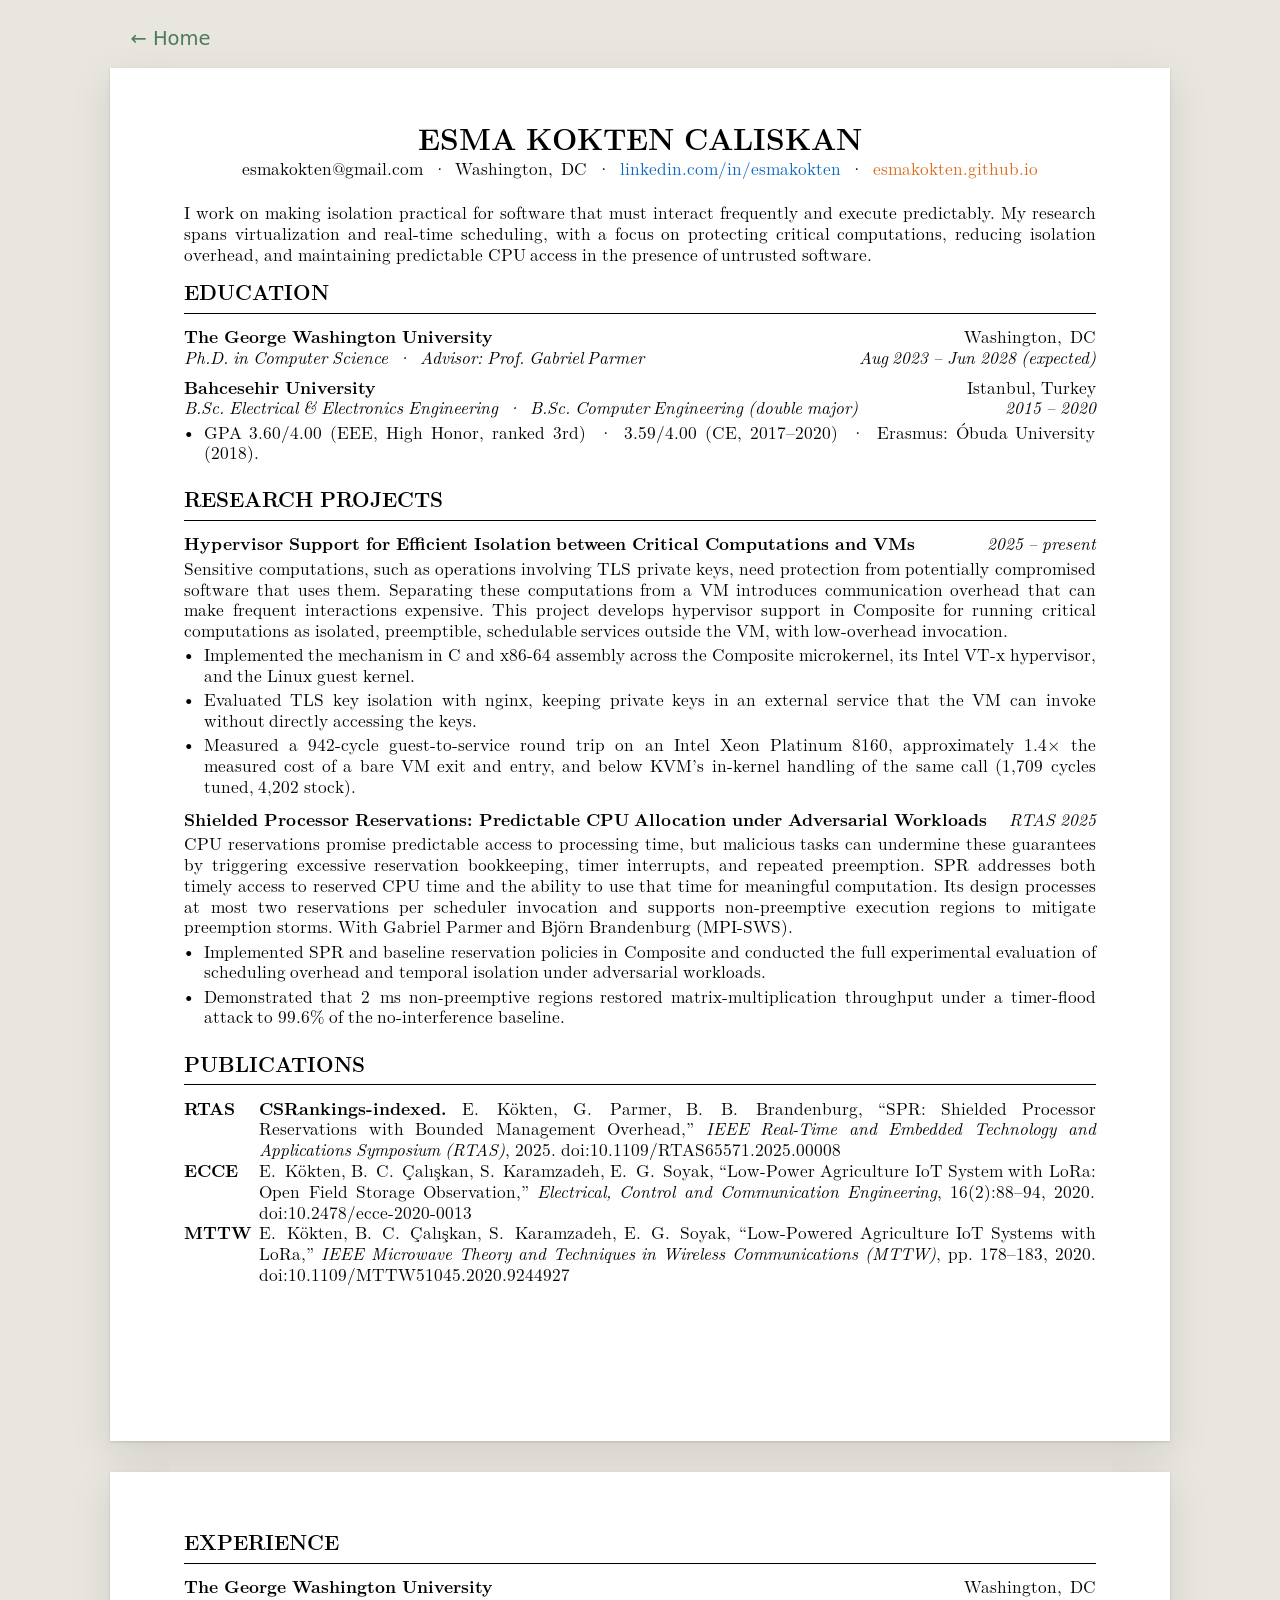
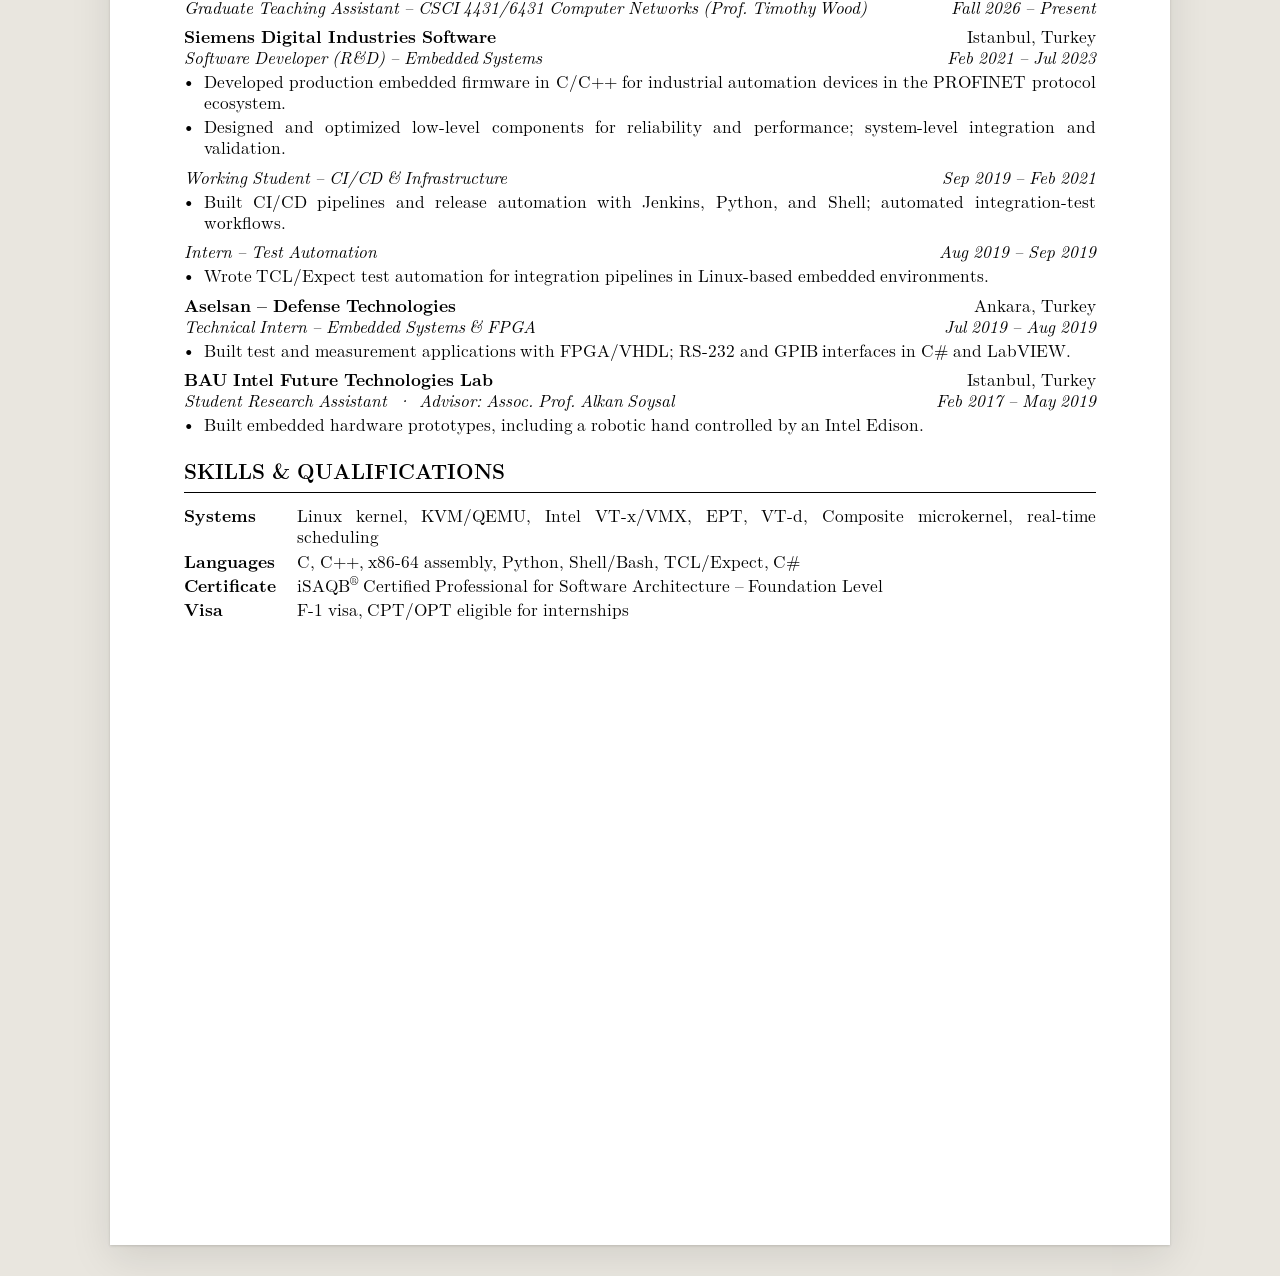
==== commit 89e16363: "CV page: larger on wide screens Co-Authored-By: Claude Opus 5.5 <noreply@anthropic.com>" ====
--- a/cv.html
+++ b/cv.html
@@ -81,6 +81,10 @@
     .tab a { overflow-wrap: anywhere; }
     sup { font-size: 7pt; line-height: 0; }
 
+    /* Larger on wide screens: zoom scales text and page together, so line breaks stay the same. */
+    @media (min-width: 1000px) { .sheet, .bar { zoom: 1.15; } }
+    @media (min-width: 1200px) { .sheet, .bar { zoom: 1.3; } }
+
     @media (max-width: 8.7in) {
       .sheet { padding: 28px 20px; margin-bottom: 16px; }
       .j, .sheet li, .tab dd { text-align: left; }
@@ -90,6 +94,7 @@
       @page { size: letter; margin: 0.5in 0.6in; }
       body { background: #fff; }
       .bar { display: none; }
+      .sheet, .bar { zoom: 1; }
       .sheet { max-width: none; margin: 0; padding: 0; min-height: 0; box-shadow: none; }
       .sheet + .sheet { break-before: page; }
       .sheet a:hover { text-decoration: none; }
